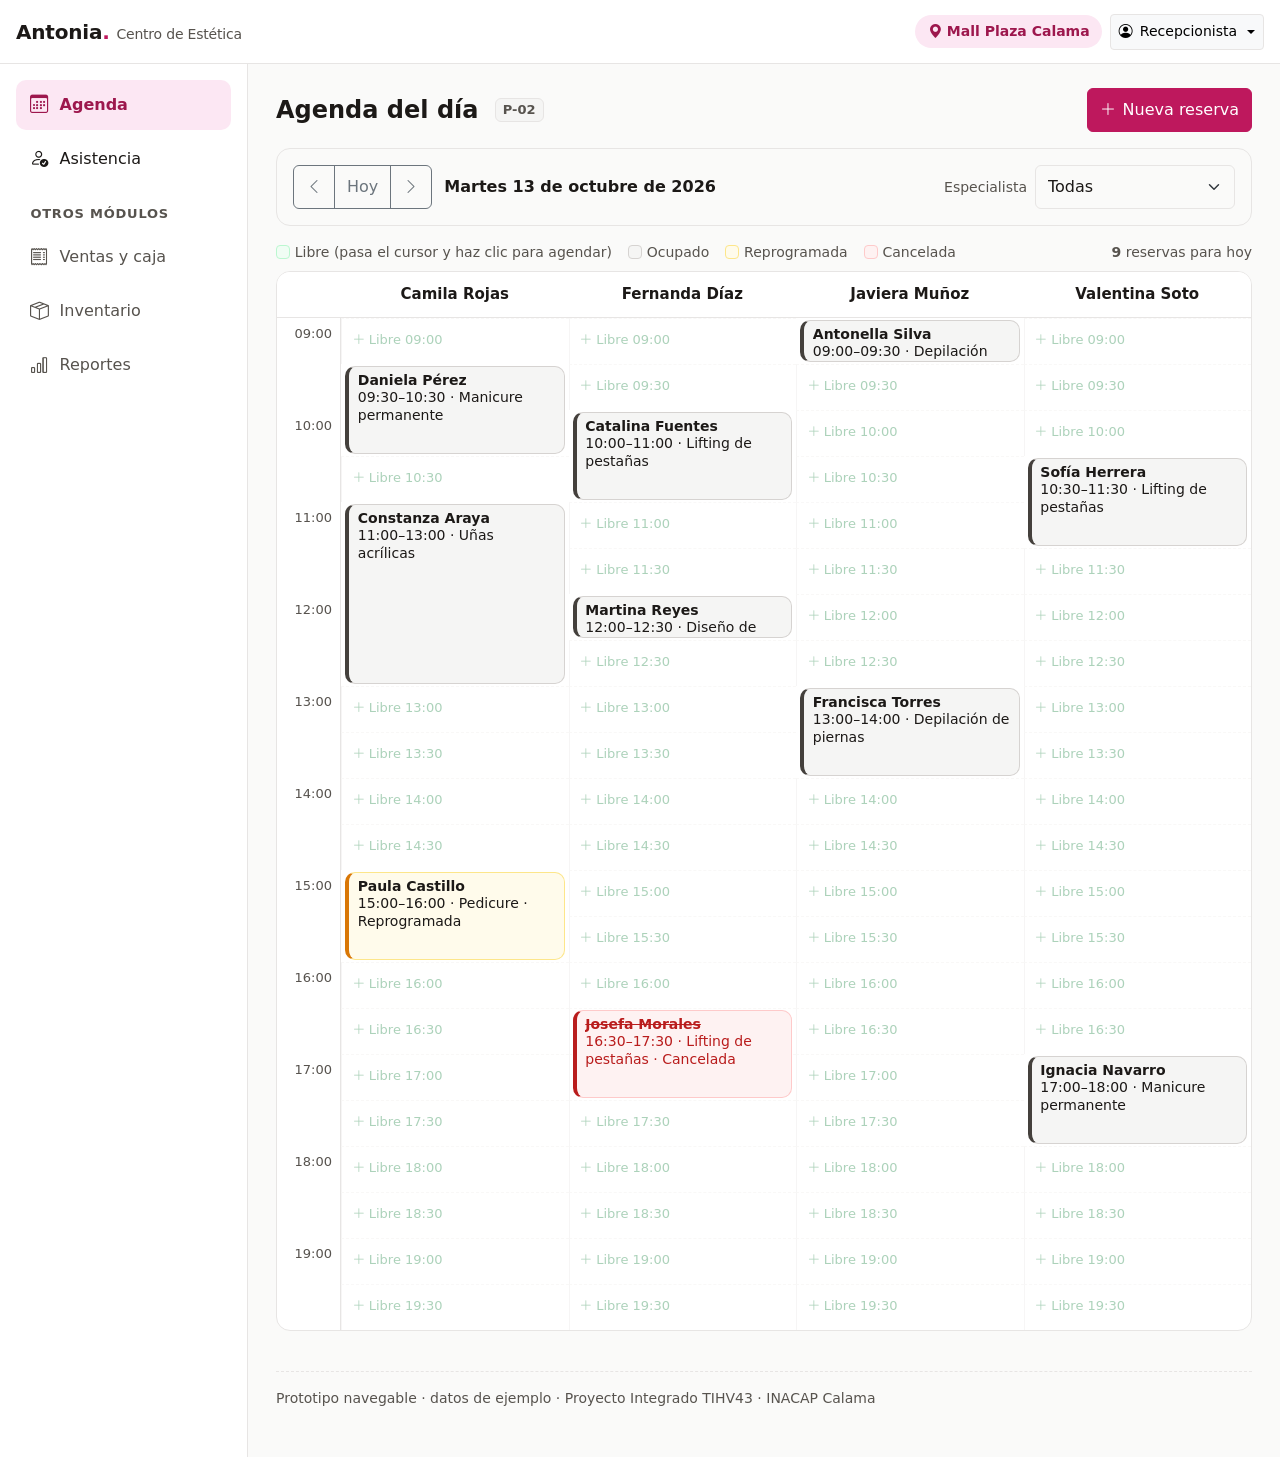
==== prototipo-antonia/agenda.html @ 9890cd75 "Se añadieron archivos de forma manual Prototipo 1" ====
<!doctype html>
<html lang="es">
<head>
<meta charset="utf-8">
<meta name="viewport" content="width=device-width, initial-scale=1">
<title>Agenda del día · Antonia Centro de Estética</title>
<link rel="stylesheet" href="static/bootstrap.min.css">
<link rel="stylesheet" href="static/bootstrap-icons.min.css">
<link rel="stylesheet" href="static/app.css">
<link rel="icon" href="data:image/svg+xml,%3Csvg xmlns='http://www.w3.org/2000/svg' viewBox='0 0 32 32'%3E%3Crect width='32' height='32' rx='8' fill='%23BE185D'/%3E%3Ctext x='16' y='23' font-size='20' text-anchor='middle' fill='white' font-family='Arial' font-weight='bold'%3EA%3C/text%3E%3C/svg%3E">
</head>
<body>
<header class="app-header d-flex align-items-center px-3 gap-3">
  <button class="btn btn-outline-secondary d-lg-none px-2" type="button" data-bs-toggle="offcanvas" data-bs-target="#menu" aria-controls="menu" aria-label="Abrir menú"><i class="bi bi-list fs-4"></i></button>
  <a class="brand fs-5" href="agenda.html">Antonia<span class="dot">.</span> <small class="d-none d-md-inline">Centro de Estética</small></a>
  <div class="ms-auto d-flex align-items-center gap-2 header-right">
    <span class="local-chip"><i class="bi bi-geo-alt-fill"></i> <span data-local>Mall Plaza Calama</span></span>
    <a data-rol="propietaria" class="btn btn-sm btn-outline-primary d-none d-sm-inline-flex" href="sucursales.html"><i class="bi bi-arrow-left-right"></i> Cambiar sucursal</a>
    <div class="dropdown">
      <button class="btn btn-sm btn-light border dropdown-toggle" data-bs-toggle="dropdown" aria-expanded="false"><i class="bi bi-person-circle"></i> <span class="d-none d-sm-inline" data-rol-nombre>Recepcionista</span></button>
      <ul class="dropdown-menu dropdown-menu-end">
        <li><span class="dropdown-item-text small text-muted">Sesión iniciada como <b data-rol-nombre>Recepcionista</b></span></li>
        <li data-rol="propietaria"><a class="dropdown-item" href="sucursales.html"><i class="bi bi-arrow-left-right"></i> Cambiar sucursal</a></li>
        <li><hr class="dropdown-divider"></li>
        <li><a class="dropdown-item" href="index.html" data-logout><i class="bi bi-box-arrow-right"></i> Cerrar sesión</a></li>
      </ul>
    </div>
  </div>
</header>
<div class="d-flex">
  <aside class="app-sidebar d-none d-lg-block"><ul class="nav flex-column gap-1 p-3 side-nav"><li class="nav-item"><a class="nav-link active" href="agenda.html" aria-current="page"><i class="bi bi-calendar3"></i>Agenda</a></li><li class="nav-item"><a class="nav-link" href="asistencia.html"><i class="bi bi-person-check"></i>Asistencia</a></li><li class="nav-item" data-rol="propietaria"><a class="nav-link" href="especialistas.html"><i class="bi bi-people"></i>Especialistas</a></li><li class="nav-item" data-rol="propietaria"><a class="nav-link" href="comisiones.html"><i class="bi bi-cash-coin"></i>Comisiones</a></li><li class="nav-item" data-rol="propietaria"><a class="nav-link" href="sucursales.html"><i class="bi bi-shop"></i>Sucursales</a></li><li class="sep">Otros módulos</li><li class="nav-item"><a class="nav-link otro" href="caja.html"><i class="bi bi-receipt"></i>Ventas y caja</a></li><li class="nav-item"><a class="nav-link otro" href="inventario.html"><i class="bi bi-box-seam"></i>Inventario</a></li><li class="nav-item"><a class="nav-link otro" href="reportes.html"><i class="bi bi-bar-chart"></i>Reportes</a></li></ul></aside>
  <div class="offcanvas offcanvas-start" tabindex="-1" id="menu" aria-labelledby="menuLabel" style="width:280px">
    <div class="offcanvas-header border-bottom"><h2 class="offcanvas-title h5 brand" id="menuLabel">Antonia<span class="dot">.</span></h2>
      <button type="button" class="btn-close" data-bs-dismiss="offcanvas" aria-label="Cerrar"></button></div>
    <div class="offcanvas-body p-0"><ul class="nav flex-column gap-1 p-3 side-nav"><li class="nav-item"><a class="nav-link active" href="agenda.html" aria-current="page"><i class="bi bi-calendar3"></i>Agenda</a></li><li class="nav-item"><a class="nav-link" href="asistencia.html"><i class="bi bi-person-check"></i>Asistencia</a></li><li class="nav-item" data-rol="propietaria"><a class="nav-link" href="especialistas.html"><i class="bi bi-people"></i>Especialistas</a></li><li class="nav-item" data-rol="propietaria"><a class="nav-link" href="comisiones.html"><i class="bi bi-cash-coin"></i>Comisiones</a></li><li class="nav-item" data-rol="propietaria"><a class="nav-link" href="sucursales.html"><i class="bi bi-shop"></i>Sucursales</a></li><li class="sep">Otros módulos</li><li class="nav-item"><a class="nav-link otro" href="caja.html"><i class="bi bi-receipt"></i>Ventas y caja</a></li><li class="nav-item"><a class="nav-link otro" href="inventario.html"><i class="bi bi-box-seam"></i>Inventario</a></li><li class="nav-item"><a class="nav-link otro" href="reportes.html"><i class="bi bi-bar-chart"></i>Reportes</a></li></ul></div>
  </div>
  <main class="app-main">
    
    <div class="d-flex flex-wrap align-items-center gap-2 mb-3">
      <h1 class="mb-0 me-2">Agenda del día</h1><span class="page-id" title="Código de pantalla en el informe">P-02</span>
      <div class="ms-auto d-flex flex-wrap gap-2 acciones"><a class="btn btn-primary" href="nueva-reserva.html"><i class="bi bi-plus-lg"></i> Nueva reserva</a></div>
    </div>
    <div class="contenido">
<div class="card mb-3"><div class="card-body d-flex flex-wrap align-items-center gap-2">
  <div class="btn-group" role="group" aria-label="Cambiar día">
    <a class="btn btn-outline-secondary" href="agenda.html" aria-label="Día anterior"><i class="bi bi-chevron-left"></i></a>
    <a class="btn btn-outline-secondary" href="agenda.html">Hoy</a>
    <a class="btn btn-outline-secondary" href="agenda.html" aria-label="Día siguiente"><i class="bi bi-chevron-right"></i></a>
  </div>
  <div class="fw-bold ms-1">Martes 13 de octubre de 2026</div>
  <div class="ms-lg-auto d-flex align-items-center gap-2">
    <label for="filtro" class="small text-muted text-nowrap">Especialista</label>
    <select id="filtro" class="form-select" style="min-width:200px"><option value="">Todas</option><option value="camila">Camila Rojas</option><option value="fernanda">Fernanda Díaz</option><option value="javiera">Javiera Muñoz</option><option value="valentina">Valentina Soto</option></select>
  </div>
</div></div>
<div class="d-flex flex-wrap gap-3 mb-2 agenda-legend">
  <span><span class="legend-sw" style="background:var(--ant-free-soft);border-color:#BBF7D0"></span>Libre<span class="d-none d-lg-inline"> (pasa el cursor y haz clic para agendar)</span></span>
  <span><span class="legend-sw" style="background:var(--ant-busy-soft)"></span>Ocupado</span>
  <span><span class="legend-sw" style="background:var(--ant-warn-soft);border-color:#FDE68A"></span>Reprogramada</span>
  <span><span class="legend-sw" style="background:var(--ant-cancel-soft);border-color:#FECACA"></span>Cancelada</span>
  <span class="ms-md-auto"><b>9</b> reservas para hoy</span>
</div>
<div class="agenda-grid d-none d-lg-grid" style="--cols:4"><div class="h" style="grid-column:1;grid-row:1"></div><div class="h" style="grid-column:2;grid-row:1" data-col="camila">Camila Rojas</div><div class="h" style="grid-column:3;grid-row:1" data-col="fernanda">Fernanda Díaz</div><div class="h" style="grid-column:4;grid-row:1" data-col="javiera">Javiera Muñoz</div><div class="h" style="grid-column:5;grid-row:1" data-col="valentina">Valentina Soto</div><div class="t" style="grid-column:1;grid-row:2">09:00</div><div class="t half" style="grid-column:1;grid-row:3">09:30</div><div class="t" style="grid-column:1;grid-row:4">10:00</div><div class="t half" style="grid-column:1;grid-row:5">10:30</div><div class="t" style="grid-column:1;grid-row:6">11:00</div><div class="t half" style="grid-column:1;grid-row:7">11:30</div><div class="t" style="grid-column:1;grid-row:8">12:00</div><div class="t half" style="grid-column:1;grid-row:9">12:30</div><div class="t" style="grid-column:1;grid-row:10">13:00</div><div class="t half" style="grid-column:1;grid-row:11">13:30</div><div class="t" style="grid-column:1;grid-row:12">14:00</div><div class="t half" style="grid-column:1;grid-row:13">14:30</div><div class="t" style="grid-column:1;grid-row:14">15:00</div><div class="t half" style="grid-column:1;grid-row:15">15:30</div><div class="t" style="grid-column:1;grid-row:16">16:00</div><div class="t half" style="grid-column:1;grid-row:17">16:30</div><div class="t" style="grid-column:1;grid-row:18">17:00</div><div class="t half" style="grid-column:1;grid-row:19">17:30</div><div class="t" style="grid-column:1;grid-row:20">18:00</div><div class="t half" style="grid-column:1;grid-row:21">18:30</div><div class="t" style="grid-column:1;grid-row:22">19:00</div><div class="t half" style="grid-column:1;grid-row:23">19:30</div><a class="slot" data-col="camila" style="grid-column:2;grid-row:2" href="nueva-reserva.html?esp=camila&amp;hora=09:00" aria-label="Bloque libre 09:00 con Camila Rojas"><i class="bi bi-plus-lg"></i> Libre 09:00</a><a class="slot" data-col="camila" style="grid-column:2;grid-row:5" href="nueva-reserva.html?esp=camila&amp;hora=10:30" aria-label="Bloque libre 10:30 con Camila Rojas"><i class="bi bi-plus-lg"></i> Libre 10:30</a><a class="slot" data-col="camila" style="grid-column:2;grid-row:10" href="nueva-reserva.html?esp=camila&amp;hora=13:00" aria-label="Bloque libre 13:00 con Camila Rojas"><i class="bi bi-plus-lg"></i> Libre 13:00</a><a class="slot" data-col="camila" style="grid-column:2;grid-row:11" href="nueva-reserva.html?esp=camila&amp;hora=13:30" aria-label="Bloque libre 13:30 con Camila Rojas"><i class="bi bi-plus-lg"></i> Libre 13:30</a><a class="slot" data-col="camila" style="grid-column:2;grid-row:12" href="nueva-reserva.html?esp=camila&amp;hora=14:00" aria-label="Bloque libre 14:00 con Camila Rojas"><i class="bi bi-plus-lg"></i> Libre 14:00</a><a class="slot" data-col="camila" style="grid-column:2;grid-row:13" href="nueva-reserva.html?esp=camila&amp;hora=14:30" aria-label="Bloque libre 14:30 con Camila Rojas"><i class="bi bi-plus-lg"></i> Libre 14:30</a><a class="slot" data-col="camila" style="grid-column:2;grid-row:16" href="nueva-reserva.html?esp=camila&amp;hora=16:00" aria-label="Bloque libre 16:00 con Camila Rojas"><i class="bi bi-plus-lg"></i> Libre 16:00</a><a class="slot" data-col="camila" style="grid-column:2;grid-row:17" href="nueva-reserva.html?esp=camila&amp;hora=16:30" aria-label="Bloque libre 16:30 con Camila Rojas"><i class="bi bi-plus-lg"></i> Libre 16:30</a><a class="slot" data-col="camila" style="grid-column:2;grid-row:18" href="nueva-reserva.html?esp=camila&amp;hora=17:00" aria-label="Bloque libre 17:00 con Camila Rojas"><i class="bi bi-plus-lg"></i> Libre 17:00</a><a class="slot" data-col="camila" style="grid-column:2;grid-row:19" href="nueva-reserva.html?esp=camila&amp;hora=17:30" aria-label="Bloque libre 17:30 con Camila Rojas"><i class="bi bi-plus-lg"></i> Libre 17:30</a><a class="slot" data-col="camila" style="grid-column:2;grid-row:20" href="nueva-reserva.html?esp=camila&amp;hora=18:00" aria-label="Bloque libre 18:00 con Camila Rojas"><i class="bi bi-plus-lg"></i> Libre 18:00</a><a class="slot" data-col="camila" style="grid-column:2;grid-row:21" href="nueva-reserva.html?esp=camila&amp;hora=18:30" aria-label="Bloque libre 18:30 con Camila Rojas"><i class="bi bi-plus-lg"></i> Libre 18:30</a><a class="slot" data-col="camila" style="grid-column:2;grid-row:22" href="nueva-reserva.html?esp=camila&amp;hora=19:00" aria-label="Bloque libre 19:00 con Camila Rojas"><i class="bi bi-plus-lg"></i> Libre 19:00</a><a class="slot" data-col="camila" style="grid-column:2;grid-row:23" href="nueva-reserva.html?esp=camila&amp;hora=19:30" aria-label="Bloque libre 19:30 con Camila Rojas"><i class="bi bi-plus-lg"></i> Libre 19:30</a><a class="slot" data-col="fernanda" style="grid-column:3;grid-row:2" href="nueva-reserva.html?esp=fernanda&amp;hora=09:00" aria-label="Bloque libre 09:00 con Fernanda Díaz"><i class="bi bi-plus-lg"></i> Libre 09:00</a><a class="slot" data-col="fernanda" style="grid-column:3;grid-row:3" href="nueva-reserva.html?esp=fernanda&amp;hora=09:30" aria-label="Bloque libre 09:30 con Fernanda Díaz"><i class="bi bi-plus-lg"></i> Libre 09:30</a><a class="slot" data-col="fernanda" style="grid-column:3;grid-row:6" href="nueva-reserva.html?esp=fernanda&amp;hora=11:00" aria-label="Bloque libre 11:00 con Fernanda Díaz"><i class="bi bi-plus-lg"></i> Libre 11:00</a><a class="slot" data-col="fernanda" style="grid-column:3;grid-row:7" href="nueva-reserva.html?esp=fernanda&amp;hora=11:30" aria-label="Bloque libre 11:30 con Fernanda Díaz"><i class="bi bi-plus-lg"></i> Libre 11:30</a><a class="slot" data-col="fernanda" style="grid-column:3;grid-row:9" href="nueva-reserva.html?esp=fernanda&amp;hora=12:30" aria-label="Bloque libre 12:30 con Fernanda Díaz"><i class="bi bi-plus-lg"></i> Libre 12:30</a><a class="slot" data-col="fernanda" style="grid-column:3;grid-row:10" href="nueva-reserva.html?esp=fernanda&amp;hora=13:00" aria-label="Bloque libre 13:00 con Fernanda Díaz"><i class="bi bi-plus-lg"></i> Libre 13:00</a><a class="slot" data-col="fernanda" style="grid-column:3;grid-row:11" href="nueva-reserva.html?esp=fernanda&amp;hora=13:30" aria-label="Bloque libre 13:30 con Fernanda Díaz"><i class="bi bi-plus-lg"></i> Libre 13:30</a><a class="slot" data-col="fernanda" style="grid-column:3;grid-row:12" href="nueva-reserva.html?esp=fernanda&amp;hora=14:00" aria-label="Bloque libre 14:00 con Fernanda Díaz"><i class="bi bi-plus-lg"></i> Libre 14:00</a><a class="slot" data-col="fernanda" style="grid-column:3;grid-row:13" href="nueva-reserva.html?esp=fernanda&amp;hora=14:30" aria-label="Bloque libre 14:30 con Fernanda Díaz"><i class="bi bi-plus-lg"></i> Libre 14:30</a><a class="slot" data-col="fernanda" style="grid-column:3;grid-row:14" href="nueva-reserva.html?esp=fernanda&amp;hora=15:00" aria-label="Bloque libre 15:00 con Fernanda Díaz"><i class="bi bi-plus-lg"></i> Libre 15:00</a><a class="slot" data-col="fernanda" style="grid-column:3;grid-row:15" href="nueva-reserva.html?esp=fernanda&amp;hora=15:30" aria-label="Bloque libre 15:30 con Fernanda Díaz"><i class="bi bi-plus-lg"></i> Libre 15:30</a><a class="slot" data-col="fernanda" style="grid-column:3;grid-row:16" href="nueva-reserva.html?esp=fernanda&amp;hora=16:00" aria-label="Bloque libre 16:00 con Fernanda Díaz"><i class="bi bi-plus-lg"></i> Libre 16:00</a><a class="slot" data-col="fernanda" style="grid-column:3;grid-row:17" href="nueva-reserva.html?esp=fernanda&amp;hora=16:30" aria-label="Bloque libre 16:30 con Fernanda Díaz"><i class="bi bi-plus-lg"></i> Libre 16:30</a><a class="slot" data-col="fernanda" style="grid-column:3;grid-row:18" href="nueva-reserva.html?esp=fernanda&amp;hora=17:00" aria-label="Bloque libre 17:00 con Fernanda Díaz"><i class="bi bi-plus-lg"></i> Libre 17:00</a><a class="slot" data-col="fernanda" style="grid-column:3;grid-row:19" href="nueva-reserva.html?esp=fernanda&amp;hora=17:30" aria-label="Bloque libre 17:30 con Fernanda Díaz"><i class="bi bi-plus-lg"></i> Libre 17:30</a><a class="slot" data-col="fernanda" style="grid-column:3;grid-row:20" href="nueva-reserva.html?esp=fernanda&amp;hora=18:00" aria-label="Bloque libre 18:00 con Fernanda Díaz"><i class="bi bi-plus-lg"></i> Libre 18:00</a><a class="slot" data-col="fernanda" style="grid-column:3;grid-row:21" href="nueva-reserva.html?esp=fernanda&amp;hora=18:30" aria-label="Bloque libre 18:30 con Fernanda Díaz"><i class="bi bi-plus-lg"></i> Libre 18:30</a><a class="slot" data-col="fernanda" style="grid-column:3;grid-row:22" href="nueva-reserva.html?esp=fernanda&amp;hora=19:00" aria-label="Bloque libre 19:00 con Fernanda Díaz"><i class="bi bi-plus-lg"></i> Libre 19:00</a><a class="slot" data-col="fernanda" style="grid-column:3;grid-row:23" href="nueva-reserva.html?esp=fernanda&amp;hora=19:30" aria-label="Bloque libre 19:30 con Fernanda Díaz"><i class="bi bi-plus-lg"></i> Libre 19:30</a><a class="slot" data-col="javiera" style="grid-column:4;grid-row:3" href="nueva-reserva.html?esp=javiera&amp;hora=09:30" aria-label="Bloque libre 09:30 con Javiera Muñoz"><i class="bi bi-plus-lg"></i> Libre 09:30</a><a class="slot" data-col="javiera" style="grid-column:4;grid-row:4" href="nueva-reserva.html?esp=javiera&amp;hora=10:00" aria-label="Bloque libre 10:00 con Javiera Muñoz"><i class="bi bi-plus-lg"></i> Libre 10:00</a><a class="slot" data-col="javiera" style="grid-column:4;grid-row:5" href="nueva-reserva.html?esp=javiera&amp;hora=10:30" aria-label="Bloque libre 10:30 con Javiera Muñoz"><i class="bi bi-plus-lg"></i> Libre 10:30</a><a class="slot" data-col="javiera" style="grid-column:4;grid-row:6" href="nueva-reserva.html?esp=javiera&amp;hora=11:00" aria-label="Bloque libre 11:00 con Javiera Muñoz"><i class="bi bi-plus-lg"></i> Libre 11:00</a><a class="slot" data-col="javiera" style="grid-column:4;grid-row:7" href="nueva-reserva.html?esp=javiera&amp;hora=11:30" aria-label="Bloque libre 11:30 con Javiera Muñoz"><i class="bi bi-plus-lg"></i> Libre 11:30</a><a class="slot" data-col="javiera" style="grid-column:4;grid-row:8" href="nueva-reserva.html?esp=javiera&amp;hora=12:00" aria-label="Bloque libre 12:00 con Javiera Muñoz"><i class="bi bi-plus-lg"></i> Libre 12:00</a><a class="slot" data-col="javiera" style="grid-column:4;grid-row:9" href="nueva-reserva.html?esp=javiera&amp;hora=12:30" aria-label="Bloque libre 12:30 con Javiera Muñoz"><i class="bi bi-plus-lg"></i> Libre 12:30</a><a class="slot" data-col="javiera" style="grid-column:4;grid-row:12" href="nueva-reserva.html?esp=javiera&amp;hora=14:00" aria-label="Bloque libre 14:00 con Javiera Muñoz"><i class="bi bi-plus-lg"></i> Libre 14:00</a><a class="slot" data-col="javiera" style="grid-column:4;grid-row:13" href="nueva-reserva.html?esp=javiera&amp;hora=14:30" aria-label="Bloque libre 14:30 con Javiera Muñoz"><i class="bi bi-plus-lg"></i> Libre 14:30</a><a class="slot" data-col="javiera" style="grid-column:4;grid-row:14" href="nueva-reserva.html?esp=javiera&amp;hora=15:00" aria-label="Bloque libre 15:00 con Javiera Muñoz"><i class="bi bi-plus-lg"></i> Libre 15:00</a><a class="slot" data-col="javiera" style="grid-column:4;grid-row:15" href="nueva-reserva.html?esp=javiera&amp;hora=15:30" aria-label="Bloque libre 15:30 con Javiera Muñoz"><i class="bi bi-plus-lg"></i> Libre 15:30</a><a class="slot" data-col="javiera" style="grid-column:4;grid-row:16" href="nueva-reserva.html?esp=javiera&amp;hora=16:00" aria-label="Bloque libre 16:00 con Javiera Muñoz"><i class="bi bi-plus-lg"></i> Libre 16:00</a><a class="slot" data-col="javiera" style="grid-column:4;grid-row:17" href="nueva-reserva.html?esp=javiera&amp;hora=16:30" aria-label="Bloque libre 16:30 con Javiera Muñoz"><i class="bi bi-plus-lg"></i> Libre 16:30</a><a class="slot" data-col="javiera" style="grid-column:4;grid-row:18" href="nueva-reserva.html?esp=javiera&amp;hora=17:00" aria-label="Bloque libre 17:00 con Javiera Muñoz"><i class="bi bi-plus-lg"></i> Libre 17:00</a><a class="slot" data-col="javiera" style="grid-column:4;grid-row:19" href="nueva-reserva.html?esp=javiera&amp;hora=17:30" aria-label="Bloque libre 17:30 con Javiera Muñoz"><i class="bi bi-plus-lg"></i> Libre 17:30</a><a class="slot" data-col="javiera" style="grid-column:4;grid-row:20" href="nueva-reserva.html?esp=javiera&amp;hora=18:00" aria-label="Bloque libre 18:00 con Javiera Muñoz"><i class="bi bi-plus-lg"></i> Libre 18:00</a><a class="slot" data-col="javiera" style="grid-column:4;grid-row:21" href="nueva-reserva.html?esp=javiera&amp;hora=18:30" aria-label="Bloque libre 18:30 con Javiera Muñoz"><i class="bi bi-plus-lg"></i> Libre 18:30</a><a class="slot" data-col="javiera" style="grid-column:4;grid-row:22" href="nueva-reserva.html?esp=javiera&amp;hora=19:00" aria-label="Bloque libre 19:00 con Javiera Muñoz"><i class="bi bi-plus-lg"></i> Libre 19:00</a><a class="slot" data-col="javiera" style="grid-column:4;grid-row:23" href="nueva-reserva.html?esp=javiera&amp;hora=19:30" aria-label="Bloque libre 19:30 con Javiera Muñoz"><i class="bi bi-plus-lg"></i> Libre 19:30</a><a class="slot" data-col="valentina" style="grid-column:5;grid-row:2" href="nueva-reserva.html?esp=valentina&amp;hora=09:00" aria-label="Bloque libre 09:00 con Valentina Soto"><i class="bi bi-plus-lg"></i> Libre 09:00</a><a class="slot" data-col="valentina" style="grid-column:5;grid-row:3" href="nueva-reserva.html?esp=valentina&amp;hora=09:30" aria-label="Bloque libre 09:30 con Valentina Soto"><i class="bi bi-plus-lg"></i> Libre 09:30</a><a class="slot" data-col="valentina" style="grid-column:5;grid-row:4" href="nueva-reserva.html?esp=valentina&amp;hora=10:00" aria-label="Bloque libre 10:00 con Valentina Soto"><i class="bi bi-plus-lg"></i> Libre 10:00</a><a class="slot" data-col="valentina" style="grid-column:5;grid-row:7" href="nueva-reserva.html?esp=valentina&amp;hora=11:30" aria-label="Bloque libre 11:30 con Valentina Soto"><i class="bi bi-plus-lg"></i> Libre 11:30</a><a class="slot" data-col="valentina" style="grid-column:5;grid-row:8" href="nueva-reserva.html?esp=valentina&amp;hora=12:00" aria-label="Bloque libre 12:00 con Valentina Soto"><i class="bi bi-plus-lg"></i> Libre 12:00</a><a class="slot" data-col="valentina" style="grid-column:5;grid-row:9" href="nueva-reserva.html?esp=valentina&amp;hora=12:30" aria-label="Bloque libre 12:30 con Valentina Soto"><i class="bi bi-plus-lg"></i> Libre 12:30</a><a class="slot" data-col="valentina" style="grid-column:5;grid-row:10" href="nueva-reserva.html?esp=valentina&amp;hora=13:00" aria-label="Bloque libre 13:00 con Valentina Soto"><i class="bi bi-plus-lg"></i> Libre 13:00</a><a class="slot" data-col="valentina" style="grid-column:5;grid-row:11" href="nueva-reserva.html?esp=valentina&amp;hora=13:30" aria-label="Bloque libre 13:30 con Valentina Soto"><i class="bi bi-plus-lg"></i> Libre 13:30</a><a class="slot" data-col="valentina" style="grid-column:5;grid-row:12" href="nueva-reserva.html?esp=valentina&amp;hora=14:00" aria-label="Bloque libre 14:00 con Valentina Soto"><i class="bi bi-plus-lg"></i> Libre 14:00</a><a class="slot" data-col="valentina" style="grid-column:5;grid-row:13" href="nueva-reserva.html?esp=valentina&amp;hora=14:30" aria-label="Bloque libre 14:30 con Valentina Soto"><i class="bi bi-plus-lg"></i> Libre 14:30</a><a class="slot" data-col="valentina" style="grid-column:5;grid-row:14" href="nueva-reserva.html?esp=valentina&amp;hora=15:00" aria-label="Bloque libre 15:00 con Valentina Soto"><i class="bi bi-plus-lg"></i> Libre 15:00</a><a class="slot" data-col="valentina" style="grid-column:5;grid-row:15" href="nueva-reserva.html?esp=valentina&amp;hora=15:30" aria-label="Bloque libre 15:30 con Valentina Soto"><i class="bi bi-plus-lg"></i> Libre 15:30</a><a class="slot" data-col="valentina" style="grid-column:5;grid-row:16" href="nueva-reserva.html?esp=valentina&amp;hora=16:00" aria-label="Bloque libre 16:00 con Valentina Soto"><i class="bi bi-plus-lg"></i> Libre 16:00</a><a class="slot" data-col="valentina" style="grid-column:5;grid-row:17" href="nueva-reserva.html?esp=valentina&amp;hora=16:30" aria-label="Bloque libre 16:30 con Valentina Soto"><i class="bi bi-plus-lg"></i> Libre 16:30</a><a class="slot" data-col="valentina" style="grid-column:5;grid-row:20" href="nueva-reserva.html?esp=valentina&amp;hora=18:00" aria-label="Bloque libre 18:00 con Valentina Soto"><i class="bi bi-plus-lg"></i> Libre 18:00</a><a class="slot" data-col="valentina" style="grid-column:5;grid-row:21" href="nueva-reserva.html?esp=valentina&amp;hora=18:30" aria-label="Bloque libre 18:30 con Valentina Soto"><i class="bi bi-plus-lg"></i> Libre 18:30</a><a class="slot" data-col="valentina" style="grid-column:5;grid-row:22" href="nueva-reserva.html?esp=valentina&amp;hora=19:00" aria-label="Bloque libre 19:00 con Valentina Soto"><i class="bi bi-plus-lg"></i> Libre 19:00</a><a class="slot" data-col="valentina" style="grid-column:5;grid-row:23" href="nueva-reserva.html?esp=valentina&amp;hora=19:30" aria-label="Bloque libre 19:30 con Valentina Soto"><i class="bi bi-plus-lg"></i> Libre 19:30</a><a class="res" data-col="camila" style="grid-column:2;grid-row:3/span 2" href="reserva.html?id=R-1021"><b class="who">Daniela Pérez</b><span>09:30–10:30 · Manicure permanente</span></a><a class="res" data-col="camila" style="grid-column:2;grid-row:6/span 4" href="reserva.html?id=R-1022"><b class="who">Constanza Araya</b><span>11:00–13:00 · Uñas acrílicas</span></a><a class="res reprogramada" data-col="camila" style="grid-column:2;grid-row:14/span 2" href="reserva.html?id=R-1023"><b class="who">Paula Castillo</b><span>15:00–16:00 · Pedicure · Reprogramada</span></a><a class="res" data-col="fernanda" style="grid-column:3;grid-row:4/span 2" href="reserva.html?id=R-1024"><b class="who">Catalina Fuentes</b><span>10:00–11:00 · Lifting de pestañas</span></a><a class="res" data-col="fernanda" style="grid-column:3;grid-row:8/span 1" href="reserva.html?id=R-1025"><b class="who">Martina Reyes</b><span>12:00–12:30 · Diseño de cejas</span></a><a class="res cancelada" data-col="fernanda" style="grid-column:3;grid-row:17/span 2" href="reserva.html?id=R-1026"><b class="who">Josefa Morales</b><span>16:30–17:30 · Lifting de pestañas · Cancelada</span></a><a class="res" data-col="javiera" style="grid-column:4;grid-row:2/span 1" href="reserva.html?id=R-1027"><b class="who">Antonella Silva</b><span>09:00–09:30 · Depilación facial</span></a><a class="res" data-col="javiera" style="grid-column:4;grid-row:10/span 2" href="reserva.html?id=R-1028"><b class="who">Francisca Torres</b><span>13:00–14:00 · Depilación de piernas</span></a><a class="res" data-col="valentina" style="grid-column:5;grid-row:5/span 2" href="reserva.html?id=R-1029"><b class="who">Sofía Herrera</b><span>10:30–11:30 · Lifting de pestañas</span></a><a class="res" data-col="valentina" style="grid-column:5;grid-row:18/span 2" href="reserva.html?id=R-1030"><b class="who">Ignacia Navarro</b><span>17:00–18:00 · Manicure permanente</span></a></div><div class="agenda-list d-lg-none"><div class="card mb-3" data-col="camila"><div class="card-body pb-1"><h2 class="h6 mb-2">Camila Rojas</h2><a class="res-row" href="reserva.html?id=R-1021"><span class="hr">09:30</span><span class="flex-fill"><b>Daniela Pérez</b><br><span class="text-muted small">Manicure permanente · 60 min</span></span><i class="bi bi-chevron-right text-muted"></i></a><a class="res-row" href="reserva.html?id=R-1022"><span class="hr">11:00</span><span class="flex-fill"><b>Constanza Araya</b><br><span class="text-muted small">Uñas acrílicas · 120 min</span></span><i class="bi bi-chevron-right text-muted"></i></a><a class="res-row" href="reserva.html?id=R-1023"><span class="hr">15:00</span><span class="flex-fill"><b>Paula Castillo</b><br><span class="text-muted small">Pedicure · 60 min</span></span><span class="chip chip-reprogramada"><i class="bi bi-arrow-repeat"></i>Reprogramada</span></a><a class="res-row libre" href="nueva-reserva.html?esp=camila"><span class="hr"><i class="bi bi-plus-lg"></i></span><span class="flex-fill">Agendar en un bloque libre</span><i class="bi bi-chevron-right"></i></a></div></div><div class="card mb-3" data-col="fernanda"><div class="card-body pb-1"><h2 class="h6 mb-2">Fernanda Díaz</h2><a class="res-row" href="reserva.html?id=R-1024"><span class="hr">10:00</span><span class="flex-fill"><b>Catalina Fuentes</b><br><span class="text-muted small">Lifting de pestañas · 60 min</span></span><i class="bi bi-chevron-right text-muted"></i></a><a class="res-row" href="reserva.html?id=R-1025"><span class="hr">12:00</span><span class="flex-fill"><b>Martina Reyes</b><br><span class="text-muted small">Diseño de cejas · 30 min</span></span><i class="bi bi-chevron-right text-muted"></i></a><a class="res-row" href="reserva.html?id=R-1026"><span class="hr">16:30</span><span class="flex-fill"><b>Josefa Morales</b><br><span class="text-muted small">Lifting de pestañas · 60 min</span></span><span class="chip chip-cancelada"><i class="bi bi-x-circle"></i>Cancelada</span></a><a class="res-row libre" href="nueva-reserva.html?esp=fernanda"><span class="hr"><i class="bi bi-plus-lg"></i></span><span class="flex-fill">Agendar en un bloque libre</span><i class="bi bi-chevron-right"></i></a></div></div><div class="card mb-3" data-col="javiera"><div class="card-body pb-1"><h2 class="h6 mb-2">Javiera Muñoz</h2><a class="res-row" href="reserva.html?id=R-1027"><span class="hr">09:00</span><span class="flex-fill"><b>Antonella Silva</b><br><span class="text-muted small">Depilación facial · 30 min</span></span><i class="bi bi-chevron-right text-muted"></i></a><a class="res-row" href="reserva.html?id=R-1028"><span class="hr">13:00</span><span class="flex-fill"><b>Francisca Torres</b><br><span class="text-muted small">Depilación de piernas · 60 min</span></span><i class="bi bi-chevron-right text-muted"></i></a><a class="res-row libre" href="nueva-reserva.html?esp=javiera"><span class="hr"><i class="bi bi-plus-lg"></i></span><span class="flex-fill">Agendar en un bloque libre</span><i class="bi bi-chevron-right"></i></a></div></div><div class="card mb-3" data-col="valentina"><div class="card-body pb-1"><h2 class="h6 mb-2">Valentina Soto</h2><a class="res-row" href="reserva.html?id=R-1029"><span class="hr">10:30</span><span class="flex-fill"><b>Sofía Herrera</b><br><span class="text-muted small">Lifting de pestañas · 60 min</span></span><i class="bi bi-chevron-right text-muted"></i></a><a class="res-row" href="reserva.html?id=R-1030"><span class="hr">17:00</span><span class="flex-fill"><b>Ignacia Navarro</b><br><span class="text-muted small">Manicure permanente · 60 min</span></span><i class="bi bi-chevron-right text-muted"></i></a><a class="res-row libre" href="nueva-reserva.html?esp=valentina"><span class="hr"><i class="bi bi-plus-lg"></i></span><span class="flex-fill">Agendar en un bloque libre</span><i class="bi bi-chevron-right"></i></a></div></div></div></div>
    <footer class="proto-footer">Prototipo navegable · datos de ejemplo · Proyecto Integrado TIHV43 · INACAP Calama</footer>
  </main>
</div>
<div class="toast-container position-fixed bottom-0 end-0 p-3">
  <div id="toast-ok" class="toast align-items-center text-bg-dark border-0" role="status" aria-live="polite" aria-atomic="true">
    <div class="d-flex"><div class="toast-body"><i class="bi bi-check-circle-fill text-success me-2"></i><span></span></div>
    <button type="button" class="btn-close btn-close-white me-2 m-auto" data-bs-dismiss="toast" aria-label="Cerrar"></button></div>
  </div>
</div>
<script src="static/bootstrap.bundle.min.js"></script>
<script src="static/app.js"></script>
<script>
document.getElementById("filtro").addEventListener("change", function () {
  var v = this.value;
  document.querySelectorAll("[data-col]").forEach(function (el) {
    el.style.display = (!v || el.getAttribute("data-col") === v) ? "" : "none";
  });
  var g = document.querySelector(".agenda-grid");
  g.style.setProperty("--cols", v ? 1 : 4);
  document.querySelectorAll(".agenda-grid [data-col]").forEach(function (el) {
    var c = el.style.gridColumn; if (!el.dataset.c0) el.dataset.c0 = c;
    el.style.gridColumn = v ? "2" : el.dataset.c0;
  });
});
</script>
</body>
</html>
---- prototipo-antonia/static/app.css ----
/* Guía de estilo del prototipo · Antonia Centro de Estética (sección 3.4) */
:root {
  --ant-text: #1C1917;
  --ant-muted: #57534E;
  --ant-accent: #BE185D;
  --ant-accent-dark: #9D174D;
  --ant-accent-soft: #FCE7F3;
  --ant-bg: #FAFAF9;
  --ant-surface: #FFFFFF;
  --ant-border: #E7E5E4;
  --ant-free: #15803D;
  --ant-free-soft: #F0FDF4;
  --ant-busy: #44403C;
  --ant-busy-soft: #F5F5F4;
  --ant-cancel: #B91C1C;
  --ant-cancel-soft: #FEF2F2;
  --ant-warn-soft: #FFFBEB;
  --bs-body-font-family: system-ui, -apple-system, "Segoe UI", Roboto, "Helvetica Neue", Arial, sans-serif;
  --bs-body-color: var(--ant-text);
  --bs-body-bg: var(--ant-bg);
  --bs-primary: var(--ant-accent);
  --bs-primary-rgb: 190, 24, 93;
  --bs-link-color: var(--ant-accent);
  --bs-link-color-rgb: 190, 24, 93;
  --bs-link-hover-color: var(--ant-accent-dark);
  --bs-border-color: var(--ant-border);
  --bs-secondary-color: var(--ant-muted);
  --bs-focus-ring-color: rgba(190, 24, 93, .3);
}
html { font-size: 16px; }
body { min-height: 100vh; }
small, .small { font-size: .875rem; } /* nunca menos de 14 px */
h1, .h1 { font-size: 1.5rem; font-weight: 700; }
h2, .h2 { font-size: 1.25rem; font-weight: 700; }
.text-muted, .text-secondary { color: var(--ant-muted) !important; }

/* Botones: un botón principal por pantalla, áreas de toque de 44 px */
.btn { min-height: 44px; display: inline-flex; align-items: center; justify-content: center; gap: .4rem; font-weight: 500; }
.btn-sm { min-height: 36px; }
.btn-primary { --bs-btn-bg: var(--ant-accent); --bs-btn-border-color: var(--ant-accent); --bs-btn-hover-bg: var(--ant-accent-dark);
  --bs-btn-hover-border-color: var(--ant-accent-dark); --bs-btn-active-bg: var(--ant-accent-dark); --bs-btn-active-border-color: var(--ant-accent-dark);
  --bs-btn-disabled-bg: var(--ant-accent); --bs-btn-disabled-border-color: var(--ant-accent); }
.btn-outline-primary { --bs-btn-color: var(--ant-accent); --bs-btn-border-color: var(--ant-accent); --bs-btn-hover-bg: var(--ant-accent);
  --bs-btn-hover-border-color: var(--ant-accent); --bs-btn-active-bg: var(--ant-accent-dark); --bs-btn-active-border-color: var(--ant-accent-dark); }
.form-control, .form-select { min-height: 44px; }
.form-label { font-weight: 600; font-size: .9375rem; }
.form-check-input:checked { background-color: var(--ant-accent); border-color: var(--ant-accent); }
.nav-pills .nav-link.active { background-color: var(--ant-accent); }

/* Estructura */
.app-header { background: var(--ant-surface); border-bottom: 1px solid var(--ant-border); height: 64px; position: sticky; top: 0; z-index: 1030; }
.brand { font-weight: 800; color: var(--ant-text); text-decoration: none; letter-spacing: -.01em; }
.brand .dot { color: var(--ant-accent); }
.brand small { font-weight: 500; color: var(--ant-muted); }
.local-chip { background: var(--ant-accent-soft); color: var(--ant-accent-dark); border-radius: 999px; padding: .35rem .8rem; font-weight: 600; font-size: .875rem; white-space: nowrap; }
.app-sidebar { width: 248px; background: var(--ant-surface); border-right: 1px solid var(--ant-border); min-height: calc(100vh - 64px); }
.side-nav .nav-link { color: var(--ant-text); border-radius: 10px; padding: .7rem .9rem; display: flex; gap: .7rem; align-items: center; min-height: 44px; }
.side-nav .nav-link:hover { background: var(--ant-busy-soft); }
.side-nav .nav-link.active { background: var(--ant-accent-soft); color: var(--ant-accent-dark); font-weight: 700; }
.side-nav .nav-link .bi { font-size: 1.15rem; }
.side-nav .sep { font-size: .8125rem; text-transform: uppercase; letter-spacing: .06em; color: var(--ant-muted); padding: 1rem .9rem .3rem; font-weight: 700; }
.side-nav .nav-link.otro { color: var(--ant-muted); }
.app-main { flex: 1; min-width: 0; padding: 1.5rem 1.75rem 3rem; }
@media (max-width: 991.98px) { .app-main { padding: 1rem 1rem 3rem; } }
.page-id { font-size: .8125rem; font-weight: 700; color: var(--ant-muted); background: var(--ant-busy-soft); border: 1px solid var(--ant-border); border-radius: 6px; padding: .1rem .45rem; vertical-align: middle; }
.card { border-color: var(--ant-border); border-radius: 14px; }
.card-header { background: transparent; }
.breadcrumb { font-size: .9375rem; margin-bottom: .5rem; }
.breadcrumb a { text-decoration: none; }
.proto-footer { font-size: .875rem; color: var(--ant-muted); border-top: 1px dashed var(--ant-border); margin-top: 2.5rem; padding-top: 1rem; }

/* Estados (el estado nunca se indica solo con color: siempre lleva texto o ícono) */
.chip { display: inline-flex; align-items: center; gap: .3rem; border-radius: 999px; padding: .2rem .65rem; font-size: .875rem; font-weight: 600; border: 1px solid transparent; white-space: nowrap; }
.chip-libre { background: var(--ant-free-soft); color: var(--ant-free); border-color: #BBF7D0; }
.chip-ocupado, .chip-agendada { background: var(--ant-busy-soft); color: var(--ant-busy); border-color: #D6D3D1; }
.chip-reprogramada { background: var(--ant-warn-soft); color: #92400E; border-color: #FDE68A; }
.chip-cancelada { background: var(--ant-cancel-soft); color: var(--ant-cancel); border-color: #FECACA; }
.chip-atendida, .chip-presente { background: var(--ant-free-soft); color: var(--ant-free); border-color: #BBF7D0; }
.chip-sin { background: var(--ant-cancel-soft); color: var(--ant-cancel); border-color: #FECACA; }
.chip-salida { background: var(--ant-busy-soft); color: var(--ant-busy); border-color: #D6D3D1; }
.chip-servicio { background: #FFF; color: var(--ant-text); border-color: var(--ant-border); font-weight: 500; }

/* Agenda en grilla (escritorio) */
.agenda-grid { display: grid; grid-template-columns: 64px repeat(var(--cols), minmax(150px, 1fr)); grid-auto-rows: 46px;
  background: var(--ant-surface); border: 1px solid var(--ant-border); border-radius: 14px; overflow: hidden; }
.agenda-grid .h { position: sticky; top: 0; background: var(--ant-surface); border-bottom: 1px solid var(--ant-border); font-weight: 700;
  display: flex; align-items: center; justify-content: center; text-align: center; padding: 0 .4rem; z-index: 2; font-size: .9375rem; }
.agenda-grid .t { font-size: .8125rem; color: var(--ant-muted); padding: .35rem .5rem 0 0; text-align: right; border-right: 1px solid var(--ant-border); }
.agenda-grid .t.half { color: transparent; }
.agenda-grid .slot { border-top: 1px dashed #EEECEA; border-left: 1px solid var(--ant-border); display: block; text-decoration: none; color: var(--ant-free);
  font-size: .8125rem; padding: .7rem .6rem; opacity: .35; transition: opacity .1s; }
.agenda-grid .slot:hover, .agenda-grid .slot:focus { opacity: 1; background: var(--ant-free-soft); outline: none; }
.agenda-grid .res { margin: 2px 4px; border-radius: 10px; padding: .3rem .55rem; text-decoration: none; color: var(--ant-text); overflow: hidden; z-index: 1;
  background: var(--ant-busy-soft); border: 1px solid #D6D3D1; border-left: 4px solid var(--ant-busy); font-size: .875rem; line-height: 1.25; }
.agenda-grid .res:hover { border-color: var(--ant-accent); border-left-color: var(--ant-accent); }
.agenda-grid .res b { display: block; white-space: nowrap; overflow: hidden; text-overflow: ellipsis; }
.agenda-grid .res span { display: block; }
.agenda-grid .res.reprogramada { background: var(--ant-warn-soft); border-color: #FDE68A; border-left-color: #D97706; }
.agenda-grid .res.cancelada { background: var(--ant-cancel-soft); border-color: #FECACA; border-left-color: var(--ant-cancel); color: var(--ant-cancel); }
.agenda-grid .res.cancelada .who { text-decoration: line-through; }
.agenda-legend { font-size: .875rem; color: var(--ant-muted); }
.legend-sw { display: inline-block; width: 14px; height: 14px; border-radius: 4px; vertical-align: -2px; margin-right: .3rem; border: 1px solid #D6D3D1; }

/* Agenda en lista (celular) */
.agenda-list .res-row { display: flex; gap: .8rem; padding: .7rem .2rem; border-top: 1px solid var(--ant-border); text-decoration: none; color: var(--ant-text); min-height: 44px; align-items: center; }
.agenda-list .res-row .hr { font-weight: 700; width: 52px; flex: none; }
.agenda-list .libre { color: var(--ant-free); }

/* Tarjetas de resumen */
.stat { background: var(--ant-surface); border: 1px solid var(--ant-border); border-radius: 14px; padding: 1rem 1.1rem; height: 100%; }
.stat .v { font-size: 1.6rem; font-weight: 800; line-height: 1.1; }
.stat .l { color: var(--ant-muted); font-size: .875rem; }
.sucursal-card .bi-shop { font-size: 1.6rem; color: var(--ant-accent); }

/* Inicio de sesión */
.login-wrap { min-height: 100vh; display: flex; align-items: center; justify-content: center; padding: 1.5rem;
  background: radial-gradient(circle at 20% 10%, #FCE7F3 0, transparent 40%), var(--ant-bg); }
.login-card { width: 100%; max-width: 420px; }
.demo-note { background: var(--ant-warn-soft); border: 1px solid #FDE68A; border-radius: 10px; font-size: .875rem; padding: .6rem .8rem; }
.sugerencia { cursor: pointer; }
.table > :not(caption) > * > * { padding: .75rem .75rem; }
.table thead th { font-size: .875rem; color: var(--ant-muted); font-weight: 700; text-transform: uppercase; letter-spacing: .03em; background: var(--ant-surface); }
.toast { border-radius: 12px; }

/* Encabezado en pantallas angostas */
.app-header { min-width: 0; }
.header-right { min-width: 0; }
.local-chip { overflow: hidden; text-overflow: ellipsis; max-width: 100%; }
@media (max-width: 575.98px) {
  .app-header { gap: .5rem !important; padding-left: .6rem !important; padding-right: .6rem !important; }
  .local-chip { max-width: 150px; font-size: .8125rem; padding: .3rem .6rem; }
  .acciones { width: 100%; }
  .acciones .btn { flex: 1; }
}
@media (max-width: 575.98px) { .stat .v { font-size: 1.25rem; } .stat { padding: .8rem; } }
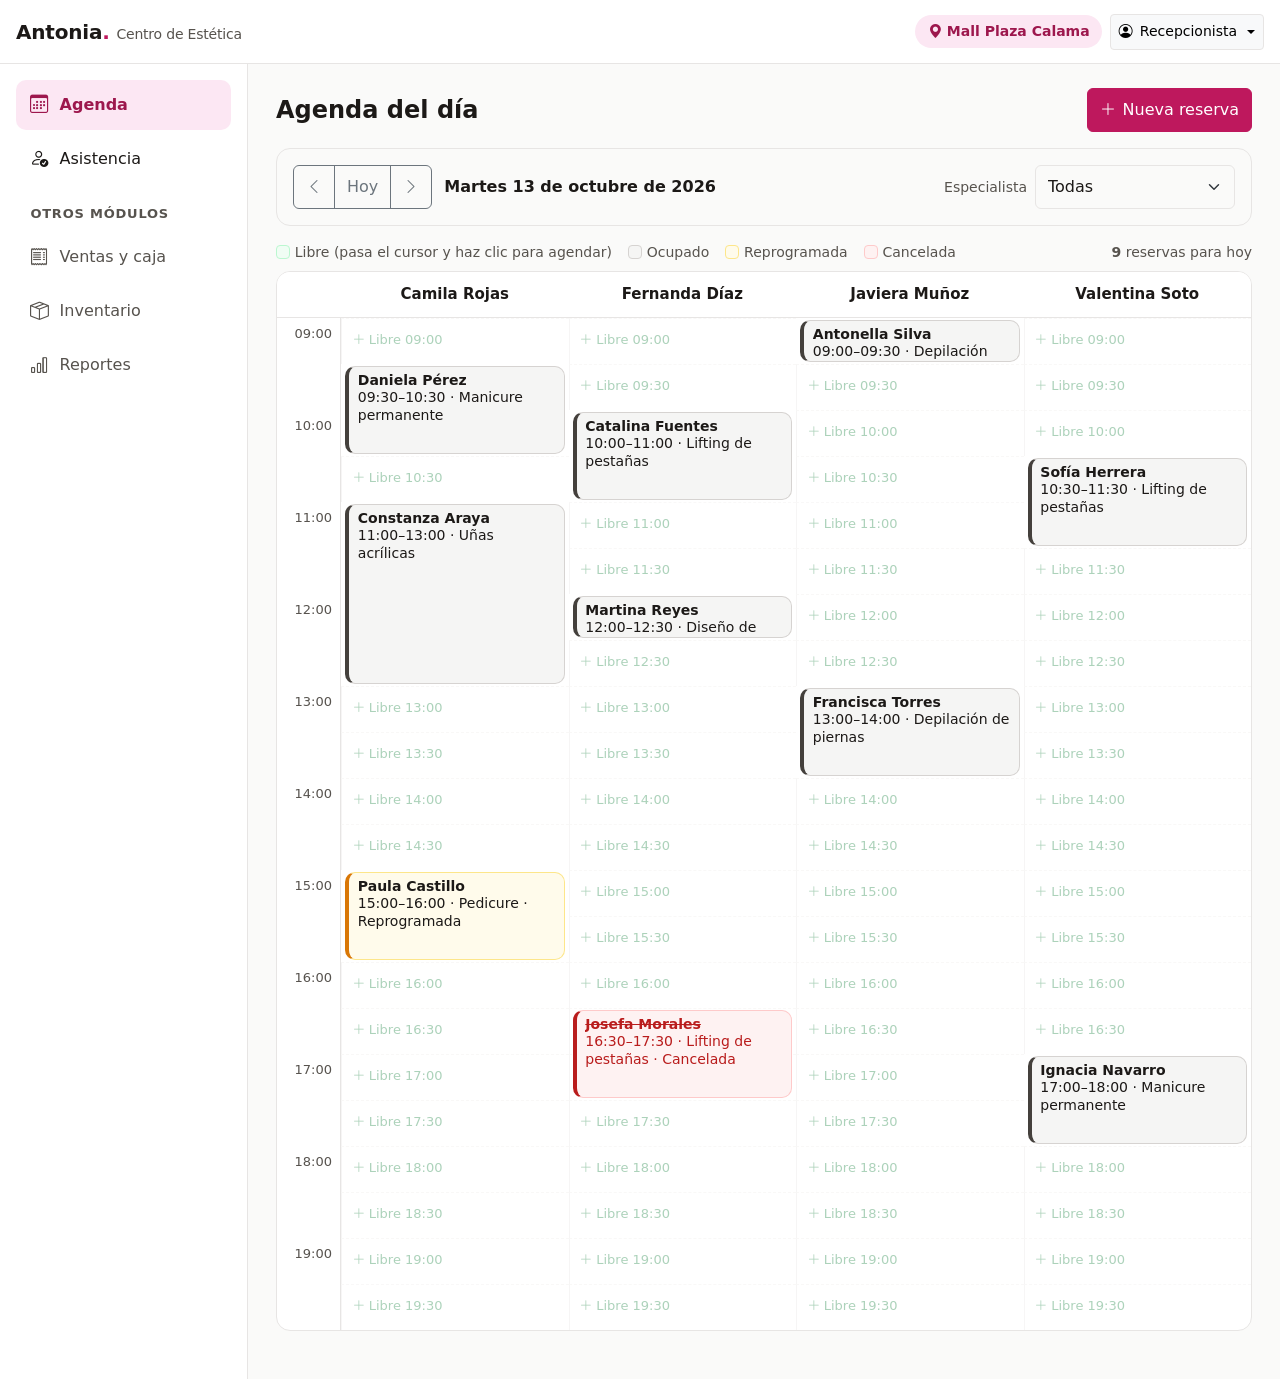
==== commit 8fc5a1f1: "Cambios v2 Se eliminaron datos inecesarios" ====
--- a/prototipo-antonia/agenda.html
+++ b/prototipo-antonia/agenda.html
@@ -37,7 +37,7 @@
   <main class="app-main">
     
     <div class="d-flex flex-wrap align-items-center gap-2 mb-3">
-      <h1 class="mb-0 me-2">Agenda del día</h1><span class="page-id" title="Código de pantalla en el informe">P-02</span>
+      <h1 class="mb-0 me-2">Agenda del día</h1>
       <div class="ms-auto d-flex flex-wrap gap-2 acciones"><a class="btn btn-primary" href="nueva-reserva.html"><i class="bi bi-plus-lg"></i> Nueva reserva</a></div>
     </div>
     <div class="contenido">
@@ -61,7 +61,6 @@
   <span class="ms-md-auto"><b>9</b> reservas para hoy</span>
 </div>
 <div class="agenda-grid d-none d-lg-grid" style="--cols:4"><div class="h" style="grid-column:1;grid-row:1"></div><div class="h" style="grid-column:2;grid-row:1" data-col="camila">Camila Rojas</div><div class="h" style="grid-column:3;grid-row:1" data-col="fernanda">Fernanda Díaz</div><div class="h" style="grid-column:4;grid-row:1" data-col="javiera">Javiera Muñoz</div><div class="h" style="grid-column:5;grid-row:1" data-col="valentina">Valentina Soto</div><div class="t" style="grid-column:1;grid-row:2">09:00</div><div class="t half" style="grid-column:1;grid-row:3">09:30</div><div class="t" style="grid-column:1;grid-row:4">10:00</div><div class="t half" style="grid-column:1;grid-row:5">10:30</div><div class="t" style="grid-column:1;grid-row:6">11:00</div><div class="t half" style="grid-column:1;grid-row:7">11:30</div><div class="t" style="grid-column:1;grid-row:8">12:00</div><div class="t half" style="grid-column:1;grid-row:9">12:30</div><div class="t" style="grid-column:1;grid-row:10">13:00</div><div class="t half" style="grid-column:1;grid-row:11">13:30</div><div class="t" style="grid-column:1;grid-row:12">14:00</div><div class="t half" style="grid-column:1;grid-row:13">14:30</div><div class="t" style="grid-column:1;grid-row:14">15:00</div><div class="t half" style="grid-column:1;grid-row:15">15:30</div><div class="t" style="grid-column:1;grid-row:16">16:00</div><div class="t half" style="grid-column:1;grid-row:17">16:30</div><div class="t" style="grid-column:1;grid-row:18">17:00</div><div class="t half" style="grid-column:1;grid-row:19">17:30</div><div class="t" style="grid-column:1;grid-row:20">18:00</div><div class="t half" style="grid-column:1;grid-row:21">18:30</div><div class="t" style="grid-column:1;grid-row:22">19:00</div><div class="t half" style="grid-column:1;grid-row:23">19:30</div><a class="slot" data-col="camila" style="grid-column:2;grid-row:2" href="nueva-reserva.html?esp=camila&amp;hora=09:00" aria-label="Bloque libre 09:00 con Camila Rojas"><i class="bi bi-plus-lg"></i> Libre 09:00</a><a class="slot" data-col="camila" style="grid-column:2;grid-row:5" href="nueva-reserva.html?esp=camila&amp;hora=10:30" aria-label="Bloque libre 10:30 con Camila Rojas"><i class="bi bi-plus-lg"></i> Libre 10:30</a><a class="slot" data-col="camila" style="grid-column:2;grid-row:10" href="nueva-reserva.html?esp=camila&amp;hora=13:00" aria-label="Bloque libre 13:00 con Camila Rojas"><i class="bi bi-plus-lg"></i> Libre 13:00</a><a class="slot" data-col="camila" style="grid-column:2;grid-row:11" href="nueva-reserva.html?esp=camila&amp;hora=13:30" aria-label="Bloque libre 13:30 con Camila Rojas"><i class="bi bi-plus-lg"></i> Libre 13:30</a><a class="slot" data-col="camila" style="grid-column:2;grid-row:12" href="nueva-reserva.html?esp=camila&amp;hora=14:00" aria-label="Bloque libre 14:00 con Camila Rojas"><i class="bi bi-plus-lg"></i> Libre 14:00</a><a class="slot" data-col="camila" style="grid-column:2;grid-row:13" href="nueva-reserva.html?esp=camila&amp;hora=14:30" aria-label="Bloque libre 14:30 con Camila Rojas"><i class="bi bi-plus-lg"></i> Libre 14:30</a><a class="slot" data-col="camila" style="grid-column:2;grid-row:16" href="nueva-reserva.html?esp=camila&amp;hora=16:00" aria-label="Bloque libre 16:00 con Camila Rojas"><i class="bi bi-plus-lg"></i> Libre 16:00</a><a class="slot" data-col="camila" style="grid-column:2;grid-row:17" href="nueva-reserva.html?esp=camila&amp;hora=16:30" aria-label="Bloque libre 16:30 con Camila Rojas"><i class="bi bi-plus-lg"></i> Libre 16:30</a><a class="slot" data-col="camila" style="grid-column:2;grid-row:18" href="nueva-reserva.html?esp=camila&amp;hora=17:00" aria-label="Bloque libre 17:00 con Camila Rojas"><i class="bi bi-plus-lg"></i> Libre 17:00</a><a class="slot" data-col="camila" style="grid-column:2;grid-row:19" href="nueva-reserva.html?esp=camila&amp;hora=17:30" aria-label="Bloque libre 17:30 con Camila Rojas"><i class="bi bi-plus-lg"></i> Libre 17:30</a><a class="slot" data-col="camila" style="grid-column:2;grid-row:20" href="nueva-reserva.html?esp=camila&amp;hora=18:00" aria-label="Bloque libre 18:00 con Camila Rojas"><i class="bi bi-plus-lg"></i> Libre 18:00</a><a class="slot" data-col="camila" style="grid-column:2;grid-row:21" href="nueva-reserva.html?esp=camila&amp;hora=18:30" aria-label="Bloque libre 18:30 con Camila Rojas"><i class="bi bi-plus-lg"></i> Libre 18:30</a><a class="slot" data-col="camila" style="grid-column:2;grid-row:22" href="nueva-reserva.html?esp=camila&amp;hora=19:00" aria-label="Bloque libre 19:00 con Camila Rojas"><i class="bi bi-plus-lg"></i> Libre 19:00</a><a class="slot" data-col="camila" style="grid-column:2;grid-row:23" href="nueva-reserva.html?esp=camila&amp;hora=19:30" aria-label="Bloque libre 19:30 con Camila Rojas"><i class="bi bi-plus-lg"></i> Libre 19:30</a><a class="slot" data-col="fernanda" style="grid-column:3;grid-row:2" href="nueva-reserva.html?esp=fernanda&amp;hora=09:00" aria-label="Bloque libre 09:00 con Fernanda Díaz"><i class="bi bi-plus-lg"></i> Libre 09:00</a><a class="slot" data-col="fernanda" style="grid-column:3;grid-row:3" href="nueva-reserva.html?esp=fernanda&amp;hora=09:30" aria-label="Bloque libre 09:30 con Fernanda Díaz"><i class="bi bi-plus-lg"></i> Libre 09:30</a><a class="slot" data-col="fernanda" style="grid-column:3;grid-row:6" href="nueva-reserva.html?esp=fernanda&amp;hora=11:00" aria-label="Bloque libre 11:00 con Fernanda Díaz"><i class="bi bi-plus-lg"></i> Libre 11:00</a><a class="slot" data-col="fernanda" style="grid-column:3;grid-row:7" href="nueva-reserva.html?esp=fernanda&amp;hora=11:30" aria-label="Bloque libre 11:30 con Fernanda Díaz"><i class="bi bi-plus-lg"></i> Libre 11:30</a><a class="slot" data-col="fernanda" style="grid-column:3;grid-row:9" href="nueva-reserva.html?esp=fernanda&amp;hora=12:30" aria-label="Bloque libre 12:30 con Fernanda Díaz"><i class="bi bi-plus-lg"></i> Libre 12:30</a><a class="slot" data-col="fernanda" style="grid-column:3;grid-row:10" href="nueva-reserva.html?esp=fernanda&amp;hora=13:00" aria-label="Bloque libre 13:00 con Fernanda Díaz"><i class="bi bi-plus-lg"></i> Libre 13:00</a><a class="slot" data-col="fernanda" style="grid-column:3;grid-row:11" href="nueva-reserva.html?esp=fernanda&amp;hora=13:30" aria-label="Bloque libre 13:30 con Fernanda Díaz"><i class="bi bi-plus-lg"></i> Libre 13:30</a><a class="slot" data-col="fernanda" style="grid-column:3;grid-row:12" href="nueva-reserva.html?esp=fernanda&amp;hora=14:00" aria-label="Bloque libre 14:00 con Fernanda Díaz"><i class="bi bi-plus-lg"></i> Libre 14:00</a><a class="slot" data-col="fernanda" style="grid-column:3;grid-row:13" href="nueva-reserva.html?esp=fernanda&amp;hora=14:30" aria-label="Bloque libre 14:30 con Fernanda Díaz"><i class="bi bi-plus-lg"></i> Libre 14:30</a><a class="slot" data-col="fernanda" style="grid-column:3;grid-row:14" href="nueva-reserva.html?esp=fernanda&amp;hora=15:00" aria-label="Bloque libre 15:00 con Fernanda Díaz"><i class="bi bi-plus-lg"></i> Libre 15:00</a><a class="slot" data-col="fernanda" style="grid-column:3;grid-row:15" href="nueva-reserva.html?esp=fernanda&amp;hora=15:30" aria-label="Bloque libre 15:30 con Fernanda Díaz"><i class="bi bi-plus-lg"></i> Libre 15:30</a><a class="slot" data-col="fernanda" style="grid-column:3;grid-row:16" href="nueva-reserva.html?esp=fernanda&amp;hora=16:00" aria-label="Bloque libre 16:00 con Fernanda Díaz"><i class="bi bi-plus-lg"></i> Libre 16:00</a><a class="slot" data-col="fernanda" style="grid-column:3;grid-row:17" href="nueva-reserva.html?esp=fernanda&amp;hora=16:30" aria-label="Bloque libre 16:30 con Fernanda Díaz"><i class="bi bi-plus-lg"></i> Libre 16:30</a><a class="slot" data-col="fernanda" style="grid-column:3;grid-row:18" href="nueva-reserva.html?esp=fernanda&amp;hora=17:00" aria-label="Bloque libre 17:00 con Fernanda Díaz"><i class="bi bi-plus-lg"></i> Libre 17:00</a><a class="slot" data-col="fernanda" style="grid-column:3;grid-row:19" href="nueva-reserva.html?esp=fernanda&amp;hora=17:30" aria-label="Bloque libre 17:30 con Fernanda Díaz"><i class="bi bi-plus-lg"></i> Libre 17:30</a><a class="slot" data-col="fernanda" style="grid-column:3;grid-row:20" href="nueva-reserva.html?esp=fernanda&amp;hora=18:00" aria-label="Bloque libre 18:00 con Fernanda Díaz"><i class="bi bi-plus-lg"></i> Libre 18:00</a><a class="slot" data-col="fernanda" style="grid-column:3;grid-row:21" href="nueva-reserva.html?esp=fernanda&amp;hora=18:30" aria-label="Bloque libre 18:30 con Fernanda Díaz"><i class="bi bi-plus-lg"></i> Libre 18:30</a><a class="slot" data-col="fernanda" style="grid-column:3;grid-row:22" href="nueva-reserva.html?esp=fernanda&amp;hora=19:00" aria-label="Bloque libre 19:00 con Fernanda Díaz"><i class="bi bi-plus-lg"></i> Libre 19:00</a><a class="slot" data-col="fernanda" style="grid-column:3;grid-row:23" href="nueva-reserva.html?esp=fernanda&amp;hora=19:30" aria-label="Bloque libre 19:30 con Fernanda Díaz"><i class="bi bi-plus-lg"></i> Libre 19:30</a><a class="slot" data-col="javiera" style="grid-column:4;grid-row:3" href="nueva-reserva.html?esp=javiera&amp;hora=09:30" aria-label="Bloque libre 09:30 con Javiera Muñoz"><i class="bi bi-plus-lg"></i> Libre 09:30</a><a class="slot" data-col="javiera" style="grid-column:4;grid-row:4" href="nueva-reserva.html?esp=javiera&amp;hora=10:00" aria-label="Bloque libre 10:00 con Javiera Muñoz"><i class="bi bi-plus-lg"></i> Libre 10:00</a><a class="slot" data-col="javiera" style="grid-column:4;grid-row:5" href="nueva-reserva.html?esp=javiera&amp;hora=10:30" aria-label="Bloque libre 10:30 con Javiera Muñoz"><i class="bi bi-plus-lg"></i> Libre 10:30</a><a class="slot" data-col="javiera" style="grid-column:4;grid-row:6" href="nueva-reserva.html?esp=javiera&amp;hora=11:00" aria-label="Bloque libre 11:00 con Javiera Muñoz"><i class="bi bi-plus-lg"></i> Libre 11:00</a><a class="slot" data-col="javiera" style="grid-column:4;grid-row:7" href="nueva-reserva.html?esp=javiera&amp;hora=11:30" aria-label="Bloque libre 11:30 con Javiera Muñoz"><i class="bi bi-plus-lg"></i> Libre 11:30</a><a class="slot" data-col="javiera" style="grid-column:4;grid-row:8" href="nueva-reserva.html?esp=javiera&amp;hora=12:00" aria-label="Bloque libre 12:00 con Javiera Muñoz"><i class="bi bi-plus-lg"></i> Libre 12:00</a><a class="slot" data-col="javiera" style="grid-column:4;grid-row:9" href="nueva-reserva.html?esp=javiera&amp;hora=12:30" aria-label="Bloque libre 12:30 con Javiera Muñoz"><i class="bi bi-plus-lg"></i> Libre 12:30</a><a class="slot" data-col="javiera" style="grid-column:4;grid-row:12" href="nueva-reserva.html?esp=javiera&amp;hora=14:00" aria-label="Bloque libre 14:00 con Javiera Muñoz"><i class="bi bi-plus-lg"></i> Libre 14:00</a><a class="slot" data-col="javiera" style="grid-column:4;grid-row:13" href="nueva-reserva.html?esp=javiera&amp;hora=14:30" aria-label="Bloque libre 14:30 con Javiera Muñoz"><i class="bi bi-plus-lg"></i> Libre 14:30</a><a class="slot" data-col="javiera" style="grid-column:4;grid-row:14" href="nueva-reserva.html?esp=javiera&amp;hora=15:00" aria-label="Bloque libre 15:00 con Javiera Muñoz"><i class="bi bi-plus-lg"></i> Libre 15:00</a><a class="slot" data-col="javiera" style="grid-column:4;grid-row:15" href="nueva-reserva.html?esp=javiera&amp;hora=15:30" aria-label="Bloque libre 15:30 con Javiera Muñoz"><i class="bi bi-plus-lg"></i> Libre 15:30</a><a class="slot" data-col="javiera" style="grid-column:4;grid-row:16" href="nueva-reserva.html?esp=javiera&amp;hora=16:00" aria-label="Bloque libre 16:00 con Javiera Muñoz"><i class="bi bi-plus-lg"></i> Libre 16:00</a><a class="slot" data-col="javiera" style="grid-column:4;grid-row:17" href="nueva-reserva.html?esp=javiera&amp;hora=16:30" aria-label="Bloque libre 16:30 con Javiera Muñoz"><i class="bi bi-plus-lg"></i> Libre 16:30</a><a class="slot" data-col="javiera" style="grid-column:4;grid-row:18" href="nueva-reserva.html?esp=javiera&amp;hora=17:00" aria-label="Bloque libre 17:00 con Javiera Muñoz"><i class="bi bi-plus-lg"></i> Libre 17:00</a><a class="slot" data-col="javiera" style="grid-column:4;grid-row:19" href="nueva-reserva.html?esp=javiera&amp;hora=17:30" aria-label="Bloque libre 17:30 con Javiera Muñoz"><i class="bi bi-plus-lg"></i> Libre 17:30</a><a class="slot" data-col="javiera" style="grid-column:4;grid-row:20" href="nueva-reserva.html?esp=javiera&amp;hora=18:00" aria-label="Bloque libre 18:00 con Javiera Muñoz"><i class="bi bi-plus-lg"></i> Libre 18:00</a><a class="slot" data-col="javiera" style="grid-column:4;grid-row:21" href="nueva-reserva.html?esp=javiera&amp;hora=18:30" aria-label="Bloque libre 18:30 con Javiera Muñoz"><i class="bi bi-plus-lg"></i> Libre 18:30</a><a class="slot" data-col="javiera" style="grid-column:4;grid-row:22" href="nueva-reserva.html?esp=javiera&amp;hora=19:00" aria-label="Bloque libre 19:00 con Javiera Muñoz"><i class="bi bi-plus-lg"></i> Libre 19:00</a><a class="slot" data-col="javiera" style="grid-column:4;grid-row:23" href="nueva-reserva.html?esp=javiera&amp;hora=19:30" aria-label="Bloque libre 19:30 con Javiera Muñoz"><i class="bi bi-plus-lg"></i> Libre 19:30</a><a class="slot" data-col="valentina" style="grid-column:5;grid-row:2" href="nueva-reserva.html?esp=valentina&amp;hora=09:00" aria-label="Bloque libre 09:00 con Valentina Soto"><i class="bi bi-plus-lg"></i> Libre 09:00</a><a class="slot" data-col="valentina" style="grid-column:5;grid-row:3" href="nueva-reserva.html?esp=valentina&amp;hora=09:30" aria-label="Bloque libre 09:30 con Valentina Soto"><i class="bi bi-plus-lg"></i> Libre 09:30</a><a class="slot" data-col="valentina" style="grid-column:5;grid-row:4" href="nueva-reserva.html?esp=valentina&amp;hora=10:00" aria-label="Bloque libre 10:00 con Valentina Soto"><i class="bi bi-plus-lg"></i> Libre 10:00</a><a class="slot" data-col="valentina" style="grid-column:5;grid-row:7" href="nueva-reserva.html?esp=valentina&amp;hora=11:30" aria-label="Bloque libre 11:30 con Valentina Soto"><i class="bi bi-plus-lg"></i> Libre 11:30</a><a class="slot" data-col="valentina" style="grid-column:5;grid-row:8" href="nueva-reserva.html?esp=valentina&amp;hora=12:00" aria-label="Bloque libre 12:00 con Valentina Soto"><i class="bi bi-plus-lg"></i> Libre 12:00</a><a class="slot" data-col="valentina" style="grid-column:5;grid-row:9" href="nueva-reserva.html?esp=valentina&amp;hora=12:30" aria-label="Bloque libre 12:30 con Valentina Soto"><i class="bi bi-plus-lg"></i> Libre 12:30</a><a class="slot" data-col="valentina" style="grid-column:5;grid-row:10" href="nueva-reserva.html?esp=valentina&amp;hora=13:00" aria-label="Bloque libre 13:00 con Valentina Soto"><i class="bi bi-plus-lg"></i> Libre 13:00</a><a class="slot" data-col="valentina" style="grid-column:5;grid-row:11" href="nueva-reserva.html?esp=valentina&amp;hora=13:30" aria-label="Bloque libre 13:30 con Valentina Soto"><i class="bi bi-plus-lg"></i> Libre 13:30</a><a class="slot" data-col="valentina" style="grid-column:5;grid-row:12" href="nueva-reserva.html?esp=valentina&amp;hora=14:00" aria-label="Bloque libre 14:00 con Valentina Soto"><i class="bi bi-plus-lg"></i> Libre 14:00</a><a class="slot" data-col="valentina" style="grid-column:5;grid-row:13" href="nueva-reserva.html?esp=valentina&amp;hora=14:30" aria-label="Bloque libre 14:30 con Valentina Soto"><i class="bi bi-plus-lg"></i> Libre 14:30</a><a class="slot" data-col="valentina" style="grid-column:5;grid-row:14" href="nueva-reserva.html?esp=valentina&amp;hora=15:00" aria-label="Bloque libre 15:00 con Valentina Soto"><i class="bi bi-plus-lg"></i> Libre 15:00</a><a class="slot" data-col="valentina" style="grid-column:5;grid-row:15" href="nueva-reserva.html?esp=valentina&amp;hora=15:30" aria-label="Bloque libre 15:30 con Valentina Soto"><i class="bi bi-plus-lg"></i> Libre 15:30</a><a class="slot" data-col="valentina" style="grid-column:5;grid-row:16" href="nueva-reserva.html?esp=valentina&amp;hora=16:00" aria-label="Bloque libre 16:00 con Valentina Soto"><i class="bi bi-plus-lg"></i> Libre 16:00</a><a class="slot" data-col="valentina" style="grid-column:5;grid-row:17" href="nueva-reserva.html?esp=valentina&amp;hora=16:30" aria-label="Bloque libre 16:30 con Valentina Soto"><i class="bi bi-plus-lg"></i> Libre 16:30</a><a class="slot" data-col="valentina" style="grid-column:5;grid-row:20" href="nueva-reserva.html?esp=valentina&amp;hora=18:00" aria-label="Bloque libre 18:00 con Valentina Soto"><i class="bi bi-plus-lg"></i> Libre 18:00</a><a class="slot" data-col="valentina" style="grid-column:5;grid-row:21" href="nueva-reserva.html?esp=valentina&amp;hora=18:30" aria-label="Bloque libre 18:30 con Valentina Soto"><i class="bi bi-plus-lg"></i> Libre 18:30</a><a class="slot" data-col="valentina" style="grid-column:5;grid-row:22" href="nueva-reserva.html?esp=valentina&amp;hora=19:00" aria-label="Bloque libre 19:00 con Valentina Soto"><i class="bi bi-plus-lg"></i> Libre 19:00</a><a class="slot" data-col="valentina" style="grid-column:5;grid-row:23" href="nueva-reserva.html?esp=valentina&amp;hora=19:30" aria-label="Bloque libre 19:30 con Valentina Soto"><i class="bi bi-plus-lg"></i> Libre 19:30</a><a class="res" data-col="camila" style="grid-column:2;grid-row:3/span 2" href="reserva.html?id=R-1021"><b class="who">Daniela Pérez</b><span>09:30–10:30 · Manicure permanente</span></a><a class="res" data-col="camila" style="grid-column:2;grid-row:6/span 4" href="reserva.html?id=R-1022"><b class="who">Constanza Araya</b><span>11:00–13:00 · Uñas acrílicas</span></a><a class="res reprogramada" data-col="camila" style="grid-column:2;grid-row:14/span 2" href="reserva.html?id=R-1023"><b class="who">Paula Castillo</b><span>15:00–16:00 · Pedicure · Reprogramada</span></a><a class="res" data-col="fernanda" style="grid-column:3;grid-row:4/span 2" href="reserva.html?id=R-1024"><b class="who">Catalina Fuentes</b><span>10:00–11:00 · Lifting de pestañas</span></a><a class="res" data-col="fernanda" style="grid-column:3;grid-row:8/span 1" href="reserva.html?id=R-1025"><b class="who">Martina Reyes</b><span>12:00–12:30 · Diseño de cejas</span></a><a class="res cancelada" data-col="fernanda" style="grid-column:3;grid-row:17/span 2" href="reserva.html?id=R-1026"><b class="who">Josefa Morales</b><span>16:30–17:30 · Lifting de pestañas · Cancelada</span></a><a class="res" data-col="javiera" style="grid-column:4;grid-row:2/span 1" href="reserva.html?id=R-1027"><b class="who">Antonella Silva</b><span>09:00–09:30 · Depilación facial</span></a><a class="res" data-col="javiera" style="grid-column:4;grid-row:10/span 2" href="reserva.html?id=R-1028"><b class="who">Francisca Torres</b><span>13:00–14:00 · Depilación de piernas</span></a><a class="res" data-col="valentina" style="grid-column:5;grid-row:5/span 2" href="reserva.html?id=R-1029"><b class="who">Sofía Herrera</b><span>10:30–11:30 · Lifting de pestañas</span></a><a class="res" data-col="valentina" style="grid-column:5;grid-row:18/span 2" href="reserva.html?id=R-1030"><b class="who">Ignacia Navarro</b><span>17:00–18:00 · Manicure permanente</span></a></div><div class="agenda-list d-lg-none"><div class="card mb-3" data-col="camila"><div class="card-body pb-1"><h2 class="h6 mb-2">Camila Rojas</h2><a class="res-row" href="reserva.html?id=R-1021"><span class="hr">09:30</span><span class="flex-fill"><b>Daniela Pérez</b><br><span class="text-muted small">Manicure permanente · 60 min</span></span><i class="bi bi-chevron-right text-muted"></i></a><a class="res-row" href="reserva.html?id=R-1022"><span class="hr">11:00</span><span class="flex-fill"><b>Constanza Araya</b><br><span class="text-muted small">Uñas acrílicas · 120 min</span></span><i class="bi bi-chevron-right text-muted"></i></a><a class="res-row" href="reserva.html?id=R-1023"><span class="hr">15:00</span><span class="flex-fill"><b>Paula Castillo</b><br><span class="text-muted small">Pedicure · 60 min</span></span><span class="chip chip-reprogramada"><i class="bi bi-arrow-repeat"></i>Reprogramada</span></a><a class="res-row libre" href="nueva-reserva.html?esp=camila"><span class="hr"><i class="bi bi-plus-lg"></i></span><span class="flex-fill">Agendar en un bloque libre</span><i class="bi bi-chevron-right"></i></a></div></div><div class="card mb-3" data-col="fernanda"><div class="card-body pb-1"><h2 class="h6 mb-2">Fernanda Díaz</h2><a class="res-row" href="reserva.html?id=R-1024"><span class="hr">10:00</span><span class="flex-fill"><b>Catalina Fuentes</b><br><span class="text-muted small">Lifting de pestañas · 60 min</span></span><i class="bi bi-chevron-right text-muted"></i></a><a class="res-row" href="reserva.html?id=R-1025"><span class="hr">12:00</span><span class="flex-fill"><b>Martina Reyes</b><br><span class="text-muted small">Diseño de cejas · 30 min</span></span><i class="bi bi-chevron-right text-muted"></i></a><a class="res-row" href="reserva.html?id=R-1026"><span class="hr">16:30</span><span class="flex-fill"><b>Josefa Morales</b><br><span class="text-muted small">Lifting de pestañas · 60 min</span></span><span class="chip chip-cancelada"><i class="bi bi-x-circle"></i>Cancelada</span></a><a class="res-row libre" href="nueva-reserva.html?esp=fernanda"><span class="hr"><i class="bi bi-plus-lg"></i></span><span class="flex-fill">Agendar en un bloque libre</span><i class="bi bi-chevron-right"></i></a></div></div><div class="card mb-3" data-col="javiera"><div class="card-body pb-1"><h2 class="h6 mb-2">Javiera Muñoz</h2><a class="res-row" href="reserva.html?id=R-1027"><span class="hr">09:00</span><span class="flex-fill"><b>Antonella Silva</b><br><span class="text-muted small">Depilación facial · 30 min</span></span><i class="bi bi-chevron-right text-muted"></i></a><a class="res-row" href="reserva.html?id=R-1028"><span class="hr">13:00</span><span class="flex-fill"><b>Francisca Torres</b><br><span class="text-muted small">Depilación de piernas · 60 min</span></span><i class="bi bi-chevron-right text-muted"></i></a><a class="res-row libre" href="nueva-reserva.html?esp=javiera"><span class="hr"><i class="bi bi-plus-lg"></i></span><span class="flex-fill">Agendar en un bloque libre</span><i class="bi bi-chevron-right"></i></a></div></div><div class="card mb-3" data-col="valentina"><div class="card-body pb-1"><h2 class="h6 mb-2">Valentina Soto</h2><a class="res-row" href="reserva.html?id=R-1029"><span class="hr">10:30</span><span class="flex-fill"><b>Sofía Herrera</b><br><span class="text-muted small">Lifting de pestañas · 60 min</span></span><i class="bi bi-chevron-right text-muted"></i></a><a class="res-row" href="reserva.html?id=R-1030"><span class="hr">17:00</span><span class="flex-fill"><b>Ignacia Navarro</b><br><span class="text-muted small">Manicure permanente · 60 min</span></span><i class="bi bi-chevron-right text-muted"></i></a><a class="res-row libre" href="nueva-reserva.html?esp=valentina"><span class="hr"><i class="bi bi-plus-lg"></i></span><span class="flex-fill">Agendar en un bloque libre</span><i class="bi bi-chevron-right"></i></a></div></div></div></div>
-    <footer class="proto-footer">Prototipo navegable · datos de ejemplo · Proyecto Integrado TIHV43 · INACAP Calama</footer>
   </main>
 </div>
 <div class="toast-container position-fixed bottom-0 end-0 p-3">
